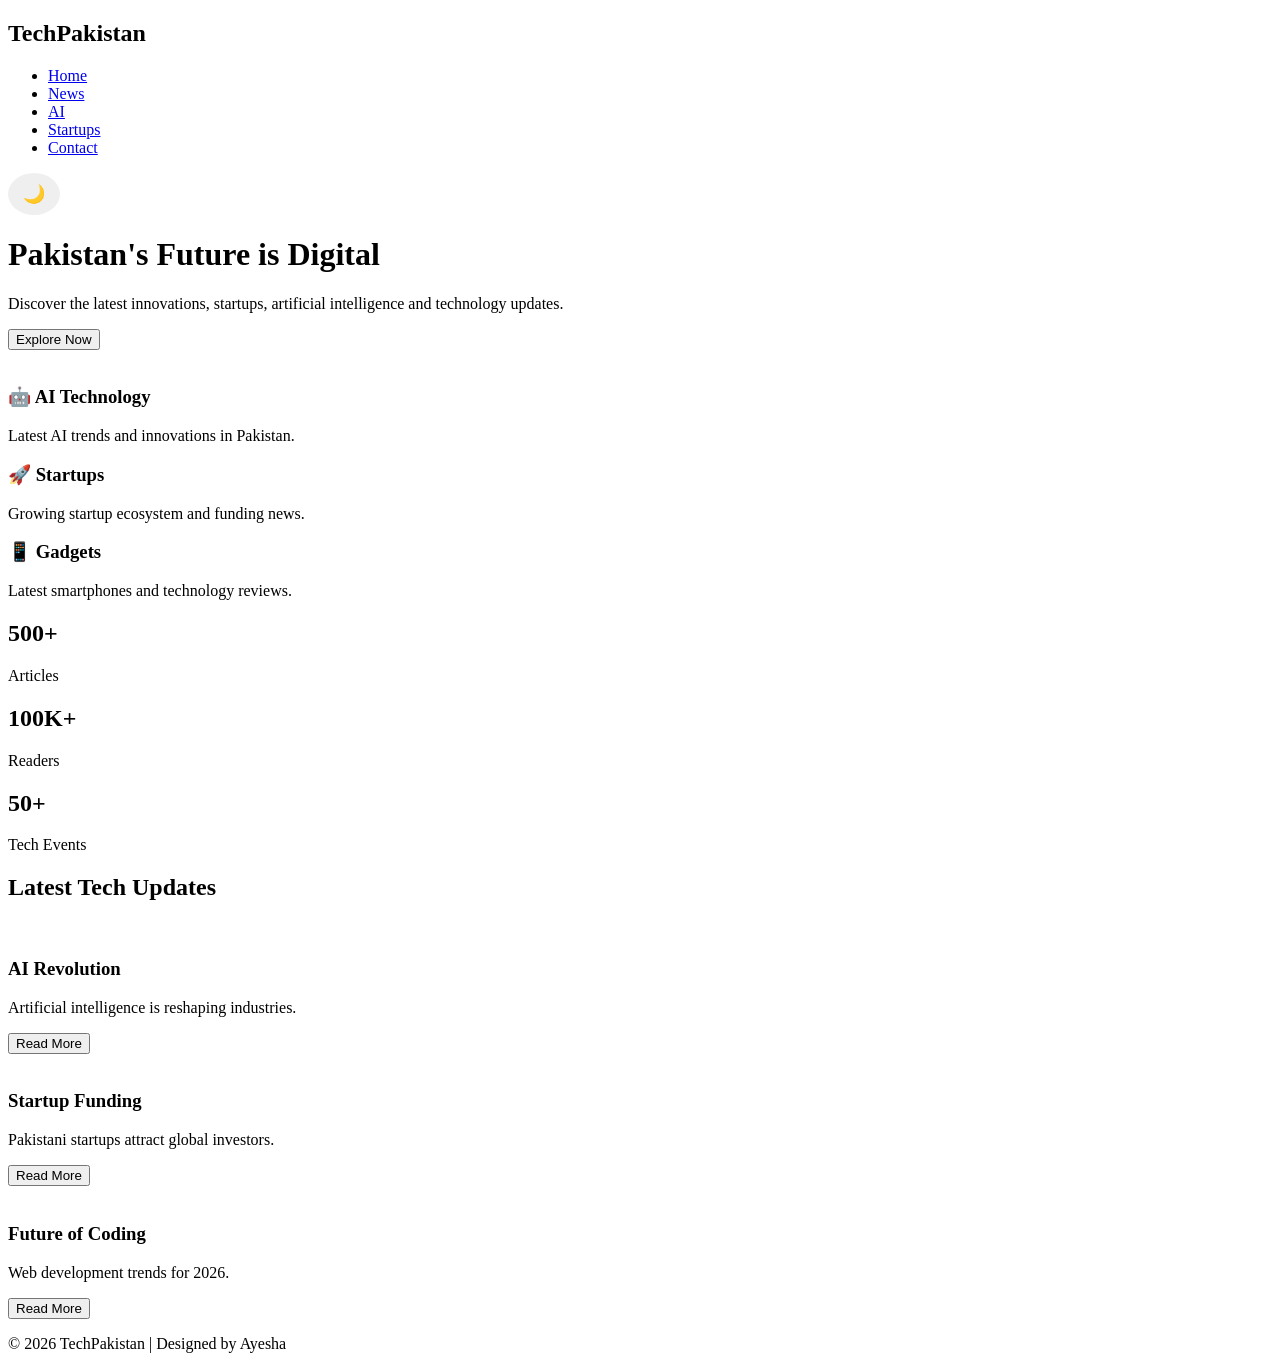
==== index.html @ 6ce6a13d "feat: Initiated TechPakistan website" ====
<!DOCTYPE html>
<html lang="en">
<head>
    <meta charset="UTF-8">
    <meta name="viewport" content="width=device-width, initial-scale=1.0">
    <title>Tech Pakistan</title>
    <link rel="stylesheet" href="./css/style.css">
</head>
<body>

<header>
    <nav>
    <h2>TechPakistan</h2>

    <ul>
        <li><a href="#">Home</a></li>
        <li><a href="#">News</a></li>
        <li><a href="#">AI</a></li>
        <li><a href="#">Startups</a></li>
        <li><a href="#">Contact</a></li>
    </ul>

    <button id="theme-btn">🌙</button>
</nav>

    <div class="hero">
        <div class="hero-text">
            <h1>Pakistan's Future is Digital</h1>
            <p>
                Discover the latest innovations, startups,
                artificial intelligence and technology updates.
            </p>
            <button id="btn">Explore Now</button>
        </div>

        <div class="hero-image">
            <img src="https://images.unsplash.com/photo-1518770660439-4636190af475?w=700" alt="">
        </div>
    </div>
</header>

<section class="features">

    <div class="feature-card">
        <h3>🤖 AI Technology</h3>
        <p>Latest AI trends and innovations in Pakistan.</p>
    </div>

    <div class="feature-card">
        <h3>🚀 Startups</h3>
        <p>Growing startup ecosystem and funding news.</p>
    </div>

    <div class="feature-card">
        <h3>📱 Gadgets</h3>
        <p>Latest smartphones and technology reviews.</p>
    </div>

</section>

<section class="stats">

    <div class="stat-box">
        <h2>500+</h2>
        <p>Articles</p>
    </div>

    <div class="stat-box">
        <h2>100K+</h2>
        <p>Readers</p>
    </div>

    <div class="stat-box">
        <h2>50+</h2>
        <p>Tech Events</p>
    </div>

</section>

<section class="news">

    <h2>Latest Tech Updates</h2>

    <div class="news-container">

        <div class="news-card">
            <img src="https://images.unsplash.com/photo-1485827404703-89b55fcc595e?w=500" alt="">
            <h3>AI Revolution</h3>
            <p>Artificial intelligence is reshaping industries.</p>
            <button>Read More</button>
        </div>

        <div class="news-card">
            <img src="https://images.unsplash.com/photo-1516321318423-f06f85e504b3?w=500" alt="">
            <h3>Startup Funding</h3>
            <p>Pakistani startups attract global investors.</p>
            <button>Read More</button>
        </div>

        <div class="news-card">
            <img src="https://images.unsplash.com/photo-1498050108023-c5249f4df085?w=500" alt="">
            <h3>Future of Coding</h3>
            <p>Web development trends for 2026.</p>
            <button>Read More</button>
        </div>

    </div>

</section>

<footer>
    <p>© 2026 TechPakistan | Designed by Ayesha</p>
</footer>

<script src="./main.js"></script>

</body>
</html>
---- css/style.css ----
#theme-btn{
    padding:10px 15px;
    border:none;
    border-radius:50%;
    cursor:pointer;
    font-size:18px;
}

/* Dark Mode */

.dark-mode{
    background:#121212;
    color:white;
}

.dark-mode nav{
    background:black;
}

.dark-mode .feature-card,
.dark-mode .stat-box,
.dark-mode .news-card{
    background:#1e1e1e;
    color:white;
}

.dark-mode footer{
    background:black;
}

.dark-mode .hero{
    background:linear-gradient(135deg,#111,#333);
}
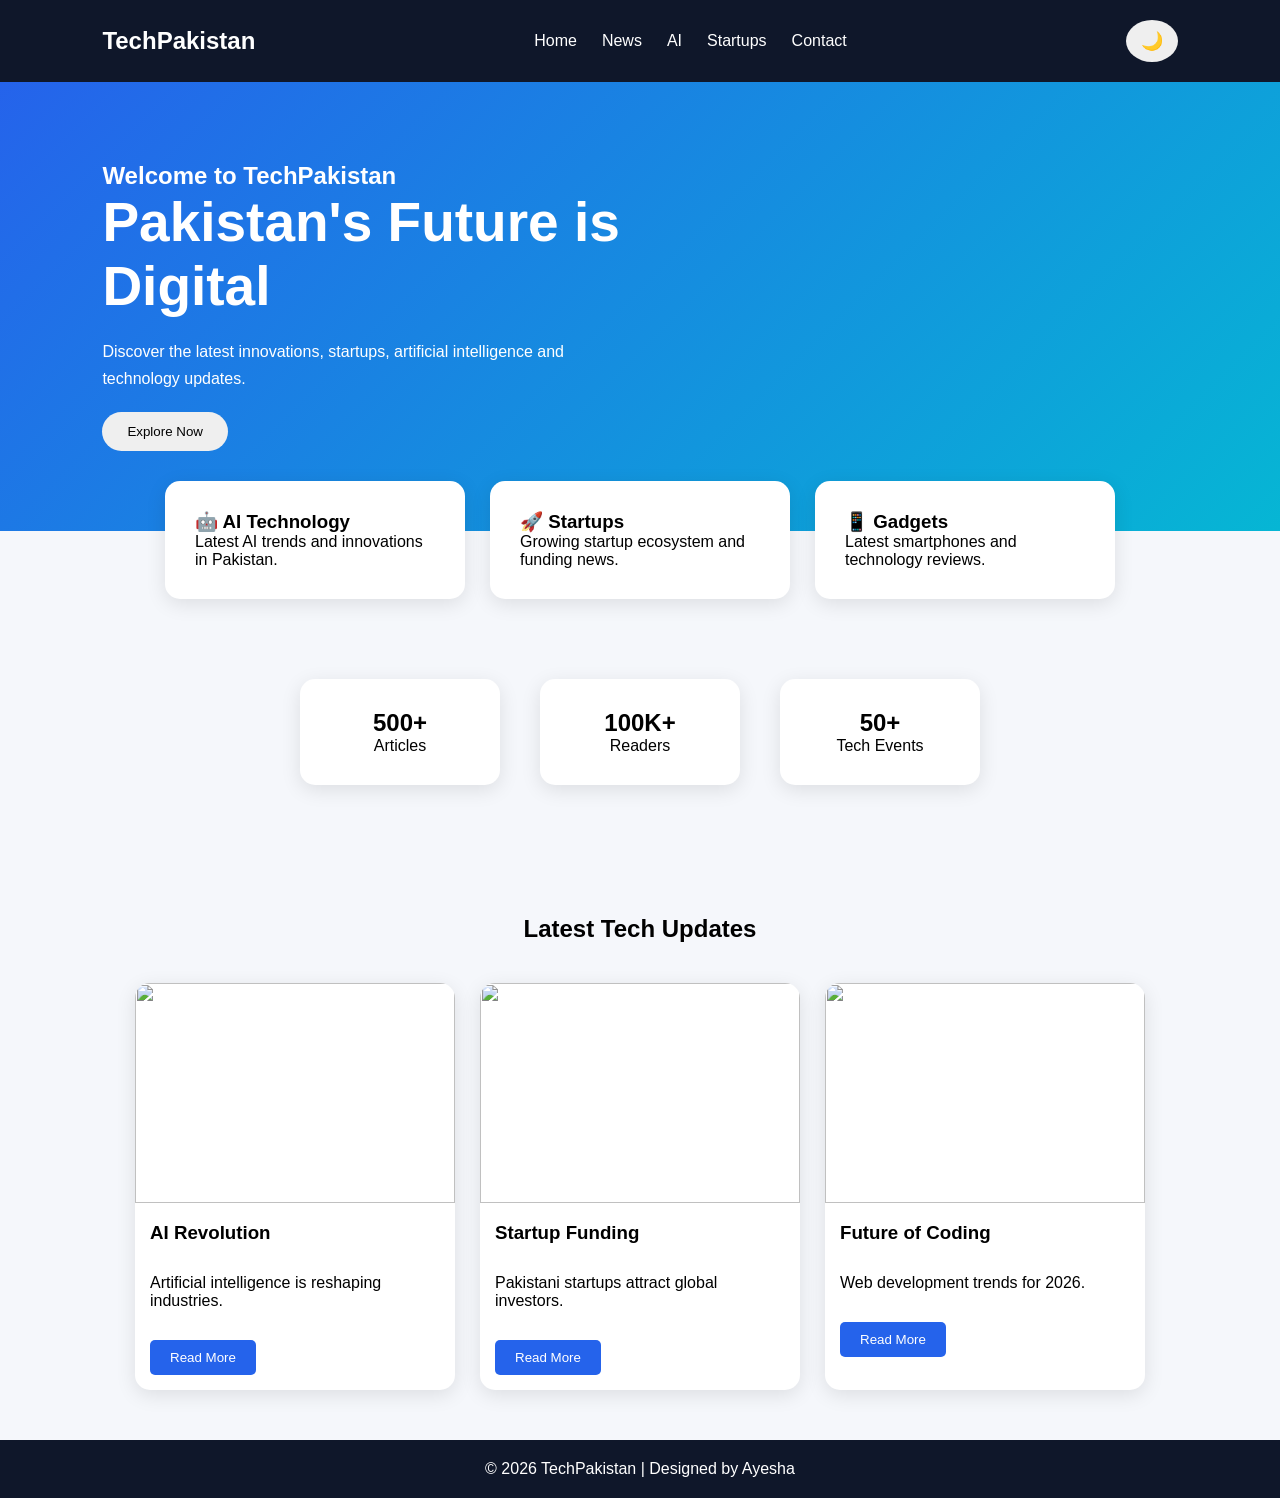
==== commit 4f5cd3d3: "javascript Page updated" ====
--- a/index.html
+++ b/index.html
@@ -4,7 +4,7 @@
     <meta charset="UTF-8">
     <meta name="viewport" content="width=device-width, initial-scale=1.0">
     <title>Tech Pakistan</title>
-    <link rel="stylesheet" href="./css/style.css">
+  <link rel="stylesheet" href="css/style.css">
 </head>
 <body>
 
@@ -25,6 +25,7 @@
 
     <div class="hero">
         <div class="hero-text">
+            <h2>Welcome to TechPakistan</h2>
             <h1>Pakistan's Future is Digital</h1>
             <p>
                 Discover the latest innovations, startups,
@@ -112,7 +113,7 @@
     <p>© 2026 TechPakistan | Designed by Ayesha</p>
 </footer>
 
-<script src="./main.js"></script>
+<script src="js/main.js"></script>
 
 </body>
 </html>
--- a/css/style.css
+++ b/css/style.css
@@ -1,3 +1,164 @@
+  *{
+    margin:0;
+    padding:0;
+    box-sizing:border-box;
+    font-family:sans-serif;
+}
+
+body{
+    background:#f5f7fb;
+}
+
+nav{
+    display:flex;
+    justify-content:space-between;
+    align-items:center;
+    padding:20px 8%;
+    background:#0f172a;
+}
+
+nav h2{
+    color:white;
+}
+
+nav ul{
+    display:flex;
+    gap:25px;
+    list-style:none;
+}
+
+nav a{
+    color:white;
+    text-decoration:none;
+}
+
+.hero{
+    display:flex;
+    justify-content:space-between;
+    align-items:center;
+    padding:80px 8%;
+    background:linear-gradient(135deg,#2563eb,#06b6d4);
+    color:white;
+}
+
+.hero-text{
+    width:50%;
+}
+
+.hero-text h1{
+    font-size:55px;
+    margin-bottom:20px;
+}
+
+.hero-text p{
+    line-height:1.7;
+    margin-bottom:20px;
+}
+
+.hero-text button{
+    padding:12px 25px;
+    border:none;
+    border-radius:30px;
+    cursor:pointer;
+}
+
+.hero-image img{
+    width:500px;
+    border-radius:20px;
+}
+
+.features{
+    display:flex;
+    justify-content:center;
+    gap:25px;
+    margin-top:-50px;
+    padding:0 8%;
+}
+
+.feature-card{
+    background:white;
+    width:300px;
+    padding:30px;
+    border-radius:15px;
+    box-shadow:0 5px 20px rgba(0,0,0,.1);
+    transition:.3s;
+}
+
+.feature-card:hover{
+    transform:translateY(-10px);
+}
+
+.stats{
+    display:flex;
+    justify-content:center;
+    gap:40px;
+    padding:80px;
+}
+
+.stat-box{
+    background:white;
+    padding:30px;
+    width:200px;
+    text-align:center;
+    border-radius:15px;
+    box-shadow:0 5px 20px rgba(0,0,0,.1);
+}
+
+.news{
+    padding:50px 8%;
+}
+
+.news h2{
+    text-align:center;
+    margin-bottom:40px;
+}
+
+.news-container{
+    display:flex;
+    justify-content:center;
+    gap:25px;
+    flex-wrap:wrap;
+}
+
+.news-card{
+    width:320px;
+    background:white;
+    border-radius:15px;
+    overflow:hidden;
+    box-shadow:0 5px 20px rgba(0,0,0,.1);
+    transition:.3s;
+}
+
+.news-card:hover{
+    transform:scale(1.05);
+}
+
+.news-card img{
+    width:100%;
+    height:220px;
+    object-fit:cover;
+}
+
+.news-card h3,
+.news-card p{
+    padding:15px;
+}
+
+.news-card button{
+    margin:15px;
+    padding:10px 20px;
+    border:none;
+    background:#2563eb;
+    color:white;
+    border-radius:5px;
+}
+
+footer{
+    background:#0f172a;
+    color:white;
+    text-align:center;
+    padding:20px;
+}
 #theme-btn{
     padding:10px 15px;
     border:none;
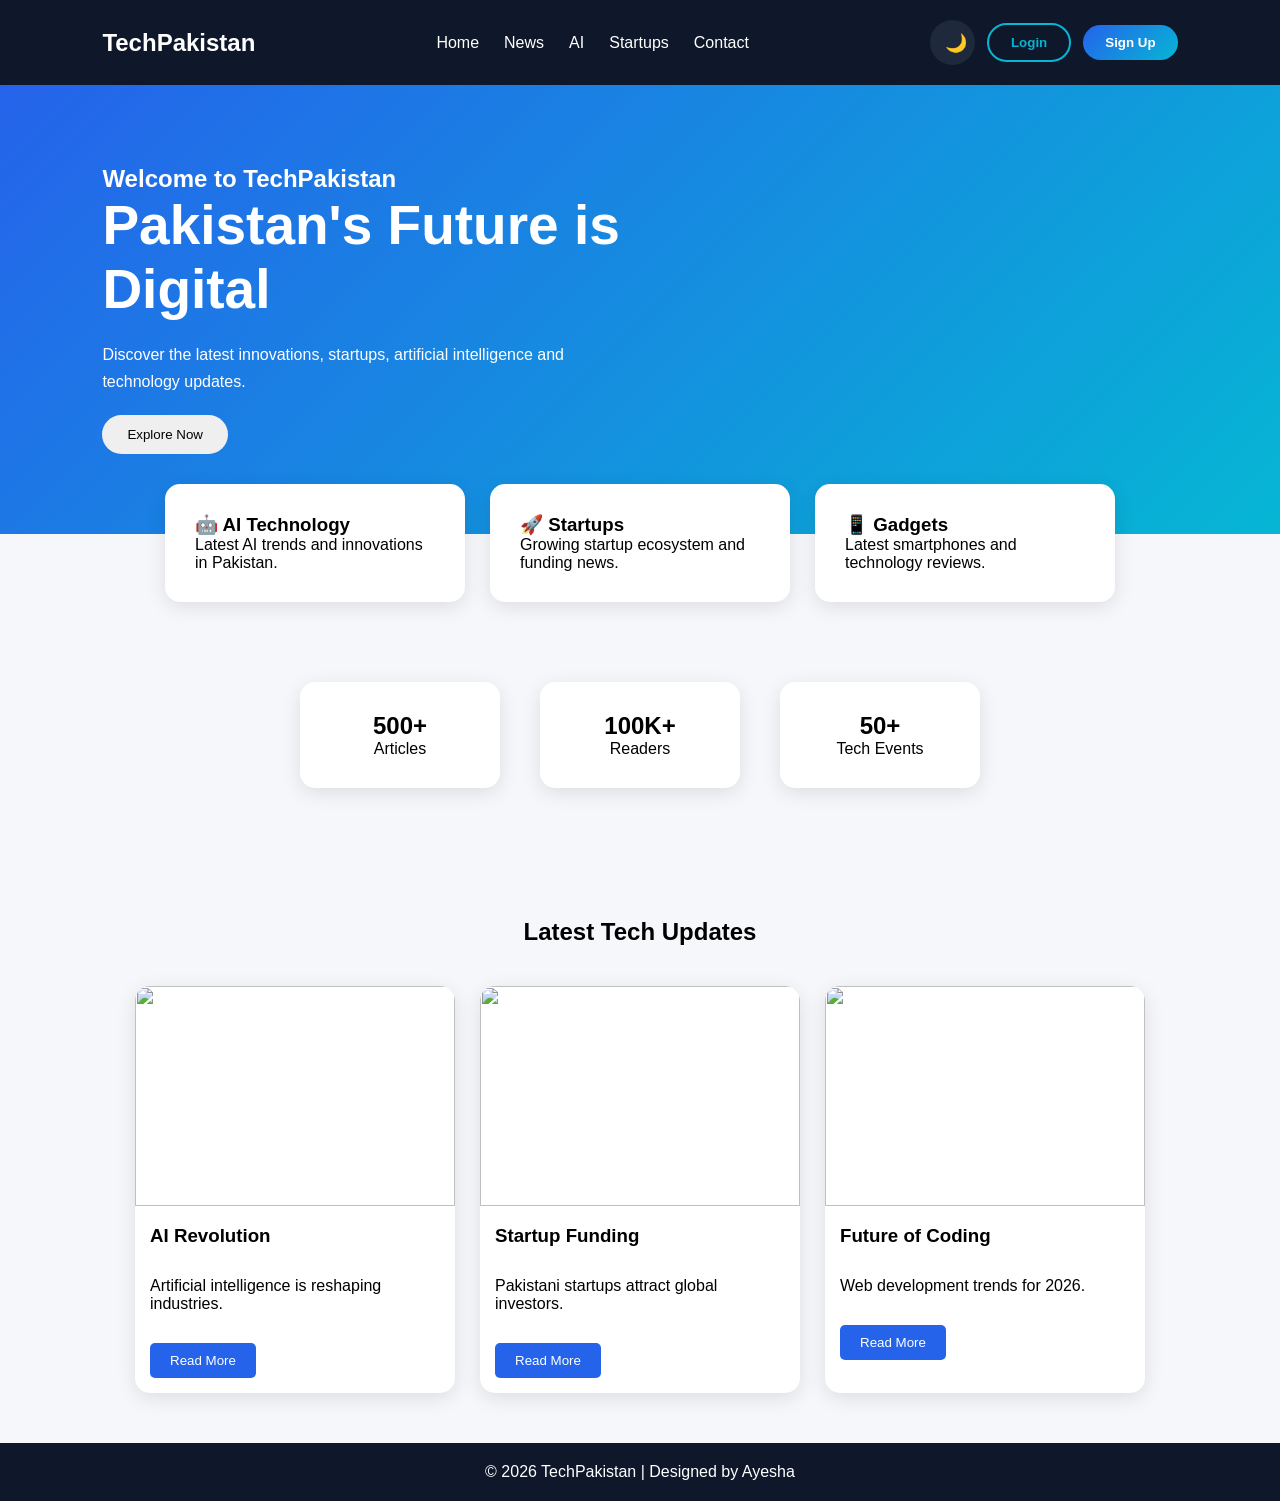
==== commit 34fb87a4: "added buttons" ====
--- a/index.html
+++ b/index.html
@@ -7,6 +7,9 @@
   <link rel="stylesheet" href="css/style.css">
 </head>
 <body>
+    <navbar>
+
+    </navbar>
 
 <header>
     <nav>
@@ -19,8 +22,13 @@
         <li><a href="#">Startups</a></li>
         <li><a href="#">Contact</a></li>
     </ul>
+  <div class="nav-actions">
+        <button id="theme-btn">🌙</button>
+        <button class="login-btn">Login</button>
+        <button class="signup-btn">Sign Up</button>
+    </div>
+     
 
-    <button id="theme-btn">🌙</button>
 </nav>
 
     <div class="hero">
--- a/css/style.css
+++ b/css/style.css
@@ -191,4 +191,58 @@
 
 .dark-mode .hero{
     background:linear-gradient(135deg,#111,#333);
-}+}
+.nav-actions{
+    display:flex;
+    align-items:center;
+    gap:12px;
+}
+
+/* Theme Button */
+
+#theme-btn{
+    width:45px;
+    height:45px;
+    border:none;
+    border-radius:50%;
+    cursor:pointer;
+    font-size:18px;
+    background:#1e293b;
+    color:white;
+}
+
+/* Login Button */
+
+.login-btn{
+    padding:10px 22px;
+    border:2px solid #06b6d4;
+    background:transparent;
+    color:#06b6d4;
+    border-radius:25px;
+    cursor:pointer;
+    font-weight:600;
+    transition:0.3s;
+}
+
+.login-btn:hover{
+    background:#06b6d4;
+    color:white;
+}
+
+/* Signup Button */
+
+.signup-btn{
+    padding:10px 22px;
+    border:none;
+    border-radius:25px;
+    background:linear-gradient(135deg,#2563eb,#06b6d4);
+    color:white;
+    cursor:pointer;
+    font-weight:600;
+    transition:0.3s;
+}
+
+.signup-btn:hover{
+    transform:translateY(-2px);
+    box-shadow:0 5px 15px rgba(6,182,212,.4);
+}
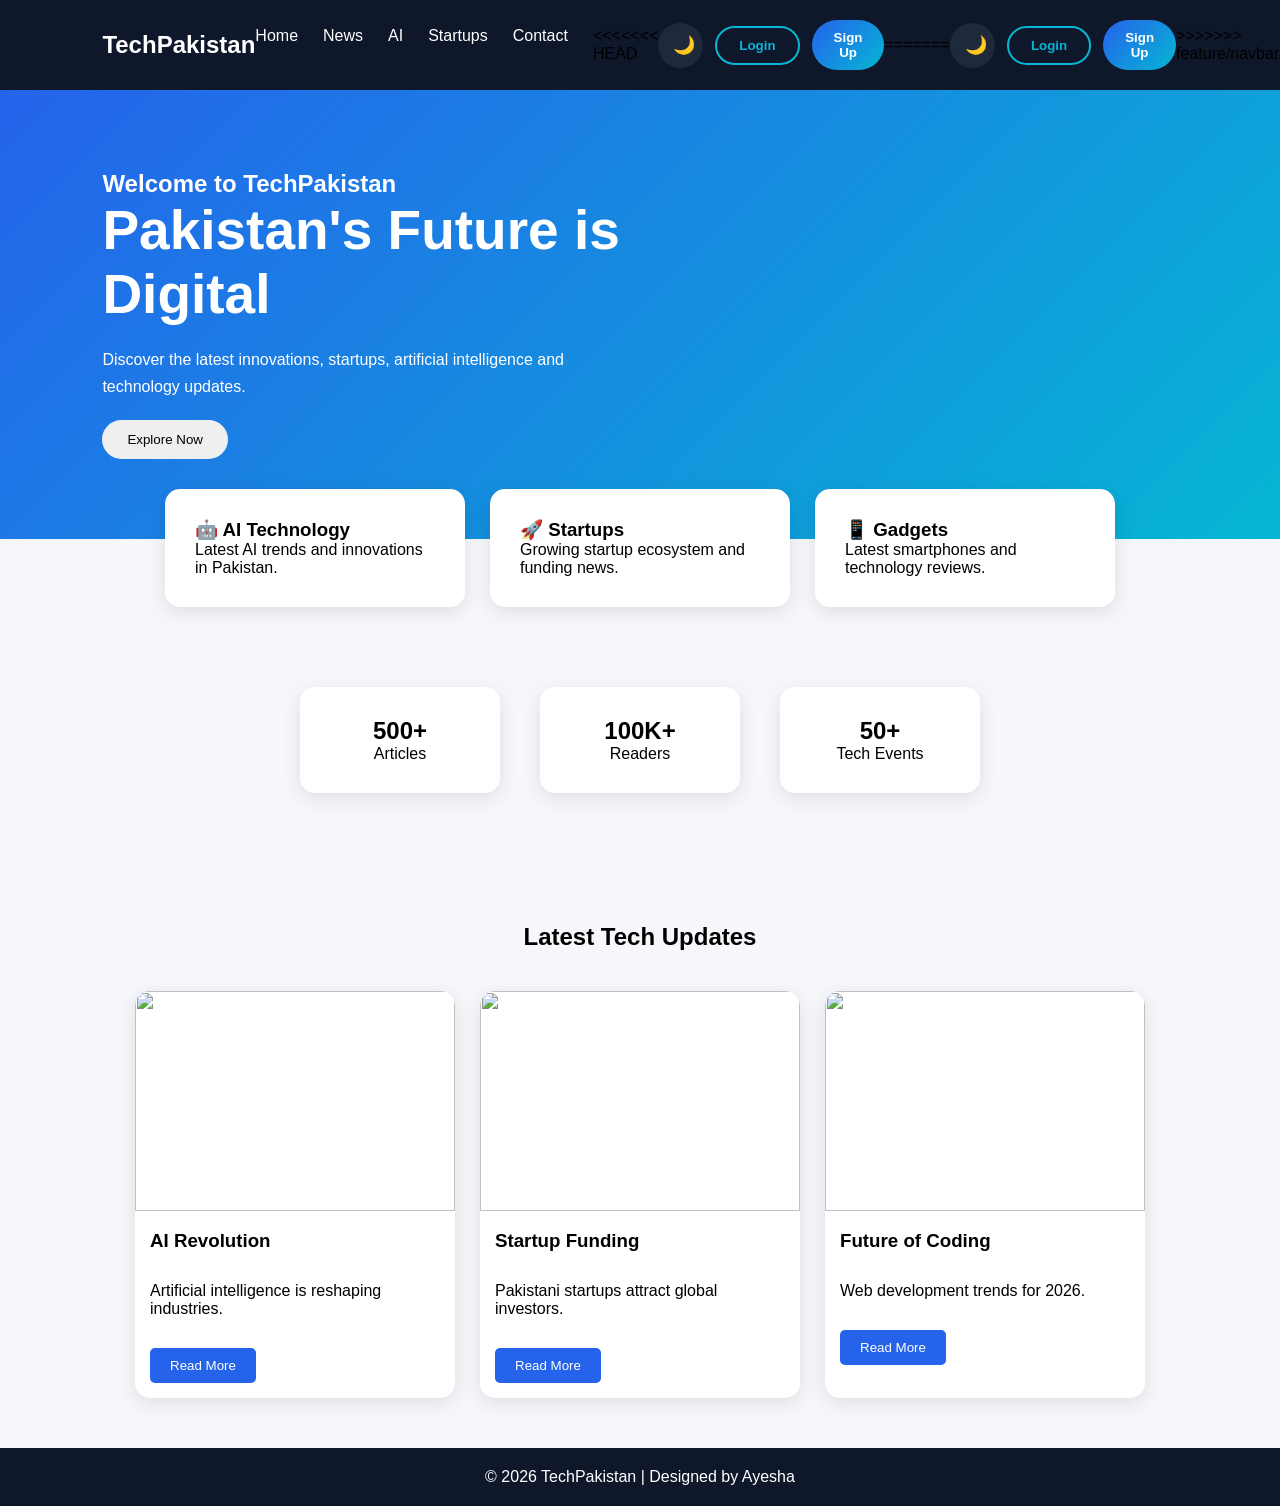
==== commit acfa1017: "merging" ====
--- a/index.html
+++ b/index.html
@@ -21,6 +21,7 @@
         <li><a href="#">AI</a></li>
         <li><a href="#">Startups</a></li>
         <li><a href="#">Contact</a></li>
+<<<<<<< HEAD
     </ul>
   <div class="nav-actions">
         <button id="theme-btn">🌙</button>
@@ -29,6 +30,17 @@
     </div>
      
 
+=======
+
+    </ul>
+  <div class="nav-actions">
+        <button id="theme-btn">🌙</button>
+        <button class="login-btn">Login</button>
+        <button class="signup-btn">Sign Up</button>
+    </div>
+ 
+
+>>>>>>> feature/navbar
 </nav>
 
     <div class="hero">
--- a/css/style.css
+++ b/css/style.css
@@ -245,4 +245,8 @@
 .signup-btn:hover{
     transform:translateY(-2px);
     box-shadow:0 5px 15px rgba(6,182,212,.4);
-}
+<<<<<<< HEAD
+}
+=======
+}
+>>>>>>> feature/navbar
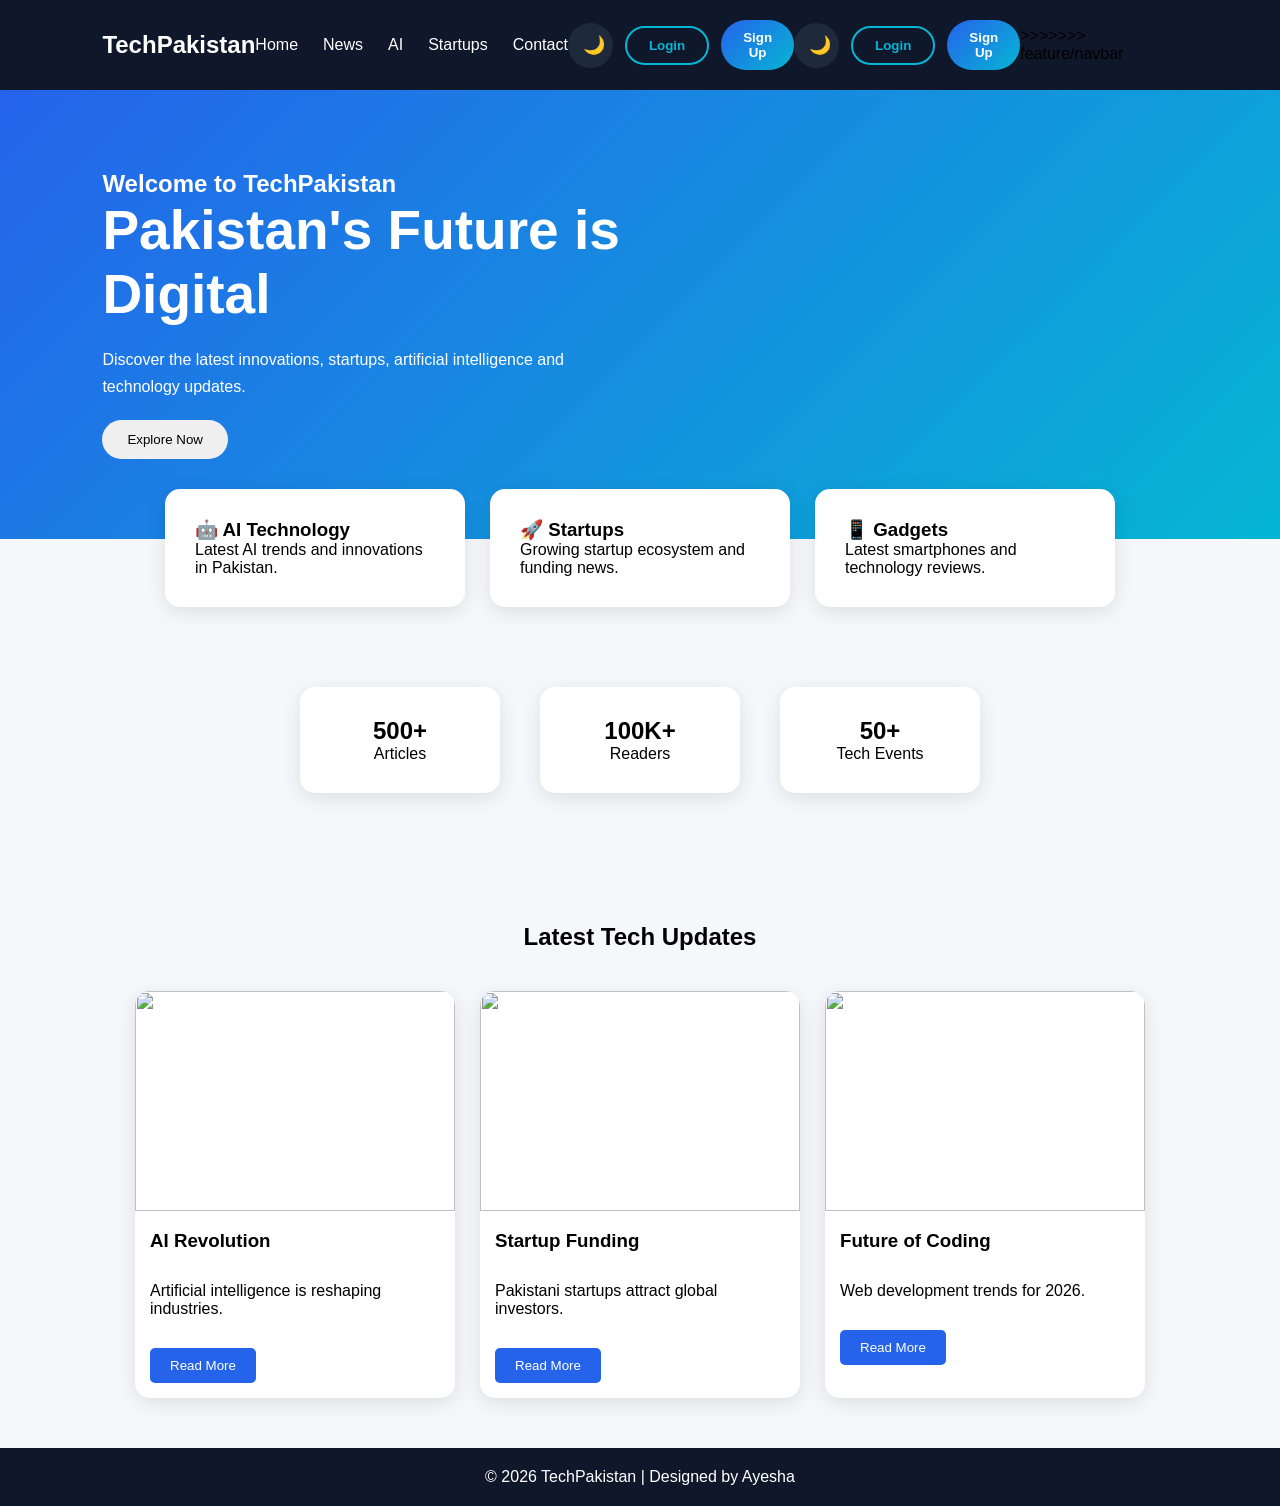
==== commit 866710d7: "merging" ====
--- a/index.html
+++ b/index.html
@@ -21,16 +21,12 @@
         <li><a href="#">AI</a></li>
         <li><a href="#">Startups</a></li>
         <li><a href="#">Contact</a></li>
-<<<<<<< HEAD
     </ul>
   <div class="nav-actions">
         <button id="theme-btn">🌙</button>
         <button class="login-btn">Login</button>
         <button class="signup-btn">Sign Up</button>
     </div>
-     
-
-=======
 
     </ul>
   <div class="nav-actions">
--- a/css/style.css
+++ b/css/style.css
@@ -244,9 +244,5 @@
 
 .signup-btn:hover{
     transform:translateY(-2px);
-    box-shadow:0 5px 15px rgba(6,182,212,.4);
-<<<<<<< HEAD
-}
-=======
-}
->>>>>>> feature/navbar
+    box-shadow:0 5px 15px rgba(244, 245, 245, 0.3);
+}
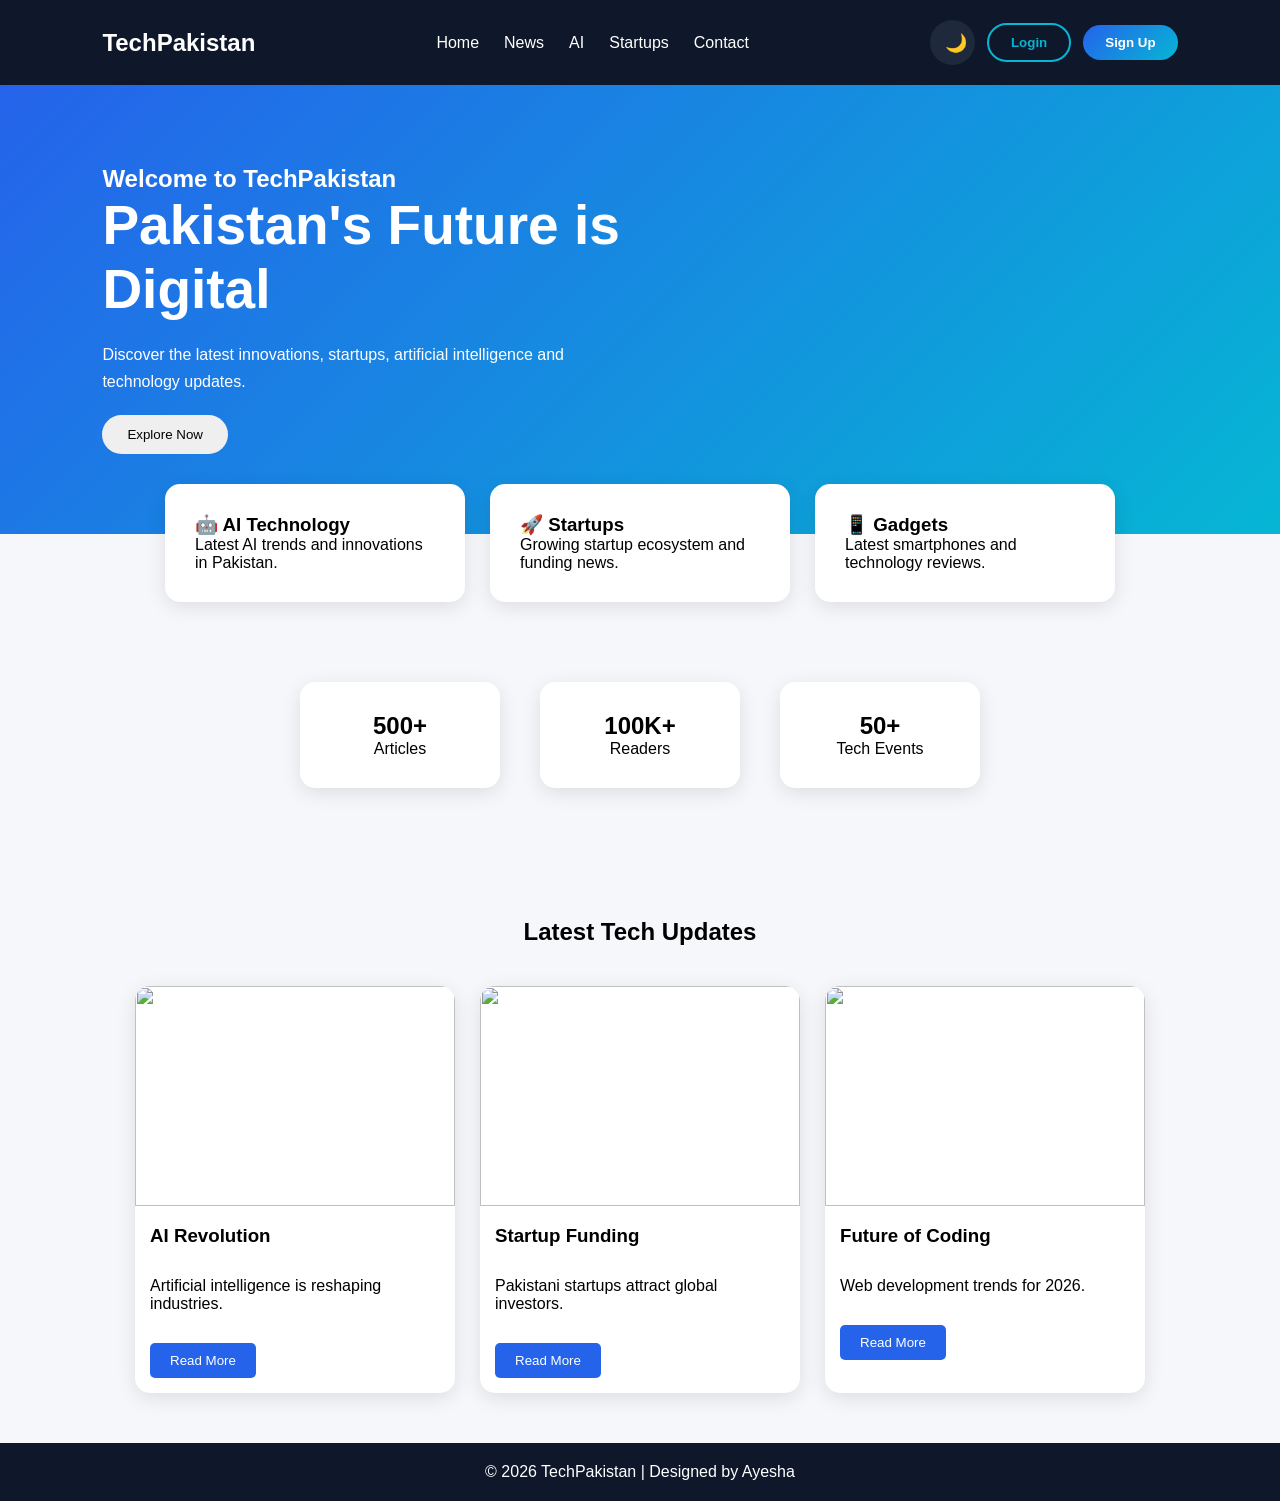
==== commit 9af382b9: "merging" ====
--- a/index.html
+++ b/index.html
@@ -29,14 +29,6 @@
     </div>
 
     </ul>
-  <div class="nav-actions">
-        <button id="theme-btn">🌙</button>
-        <button class="login-btn">Login</button>
-        <button class="signup-btn">Sign Up</button>
-    </div>
- 
-
->>>>>>> feature/navbar
 </nav>
 
     <div class="hero">
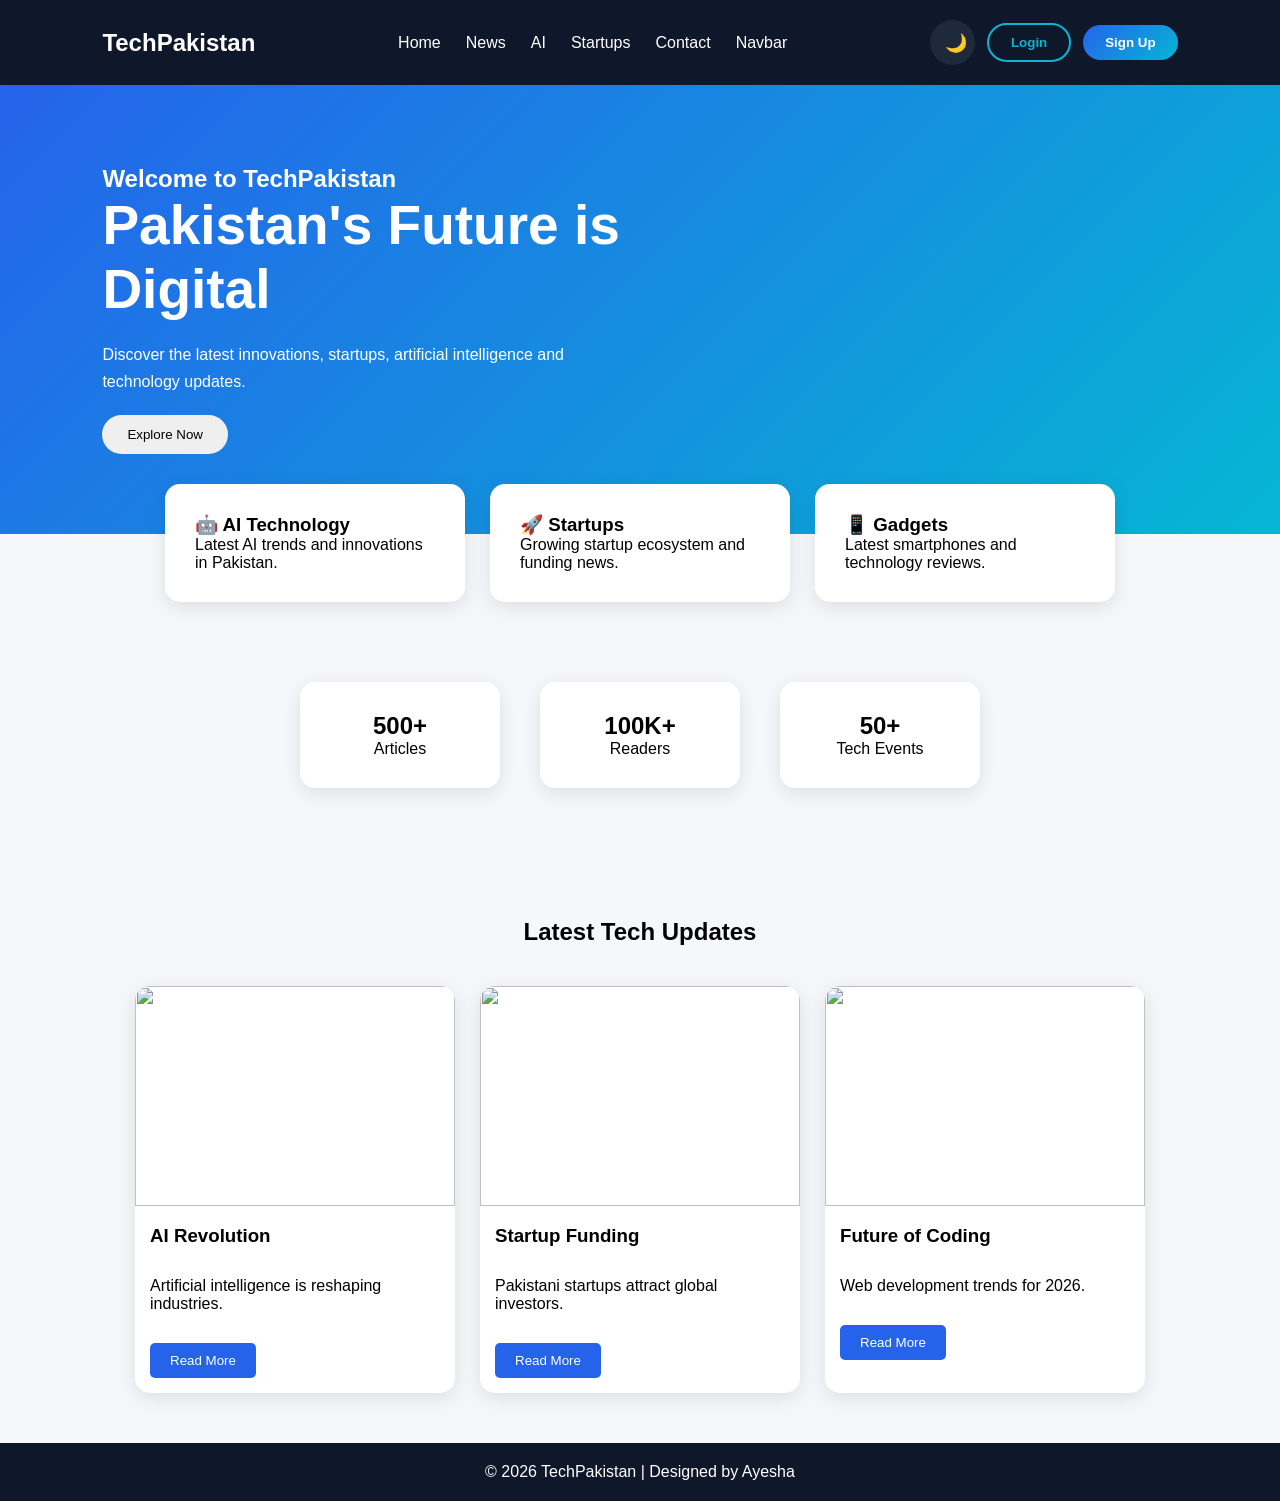
==== commit 6ce84c3d: "./index.html page update" ====
--- a/index.html
+++ b/index.html
@@ -21,6 +21,7 @@
         <li><a href="#">AI</a></li>
         <li><a href="#">Startups</a></li>
         <li><a href="#">Contact</a></li>
+        <li><a href="./navbar.html">Navbar</a></li>
     </ul>
   <div class="nav-actions">
         <button id="theme-btn">🌙</button>
